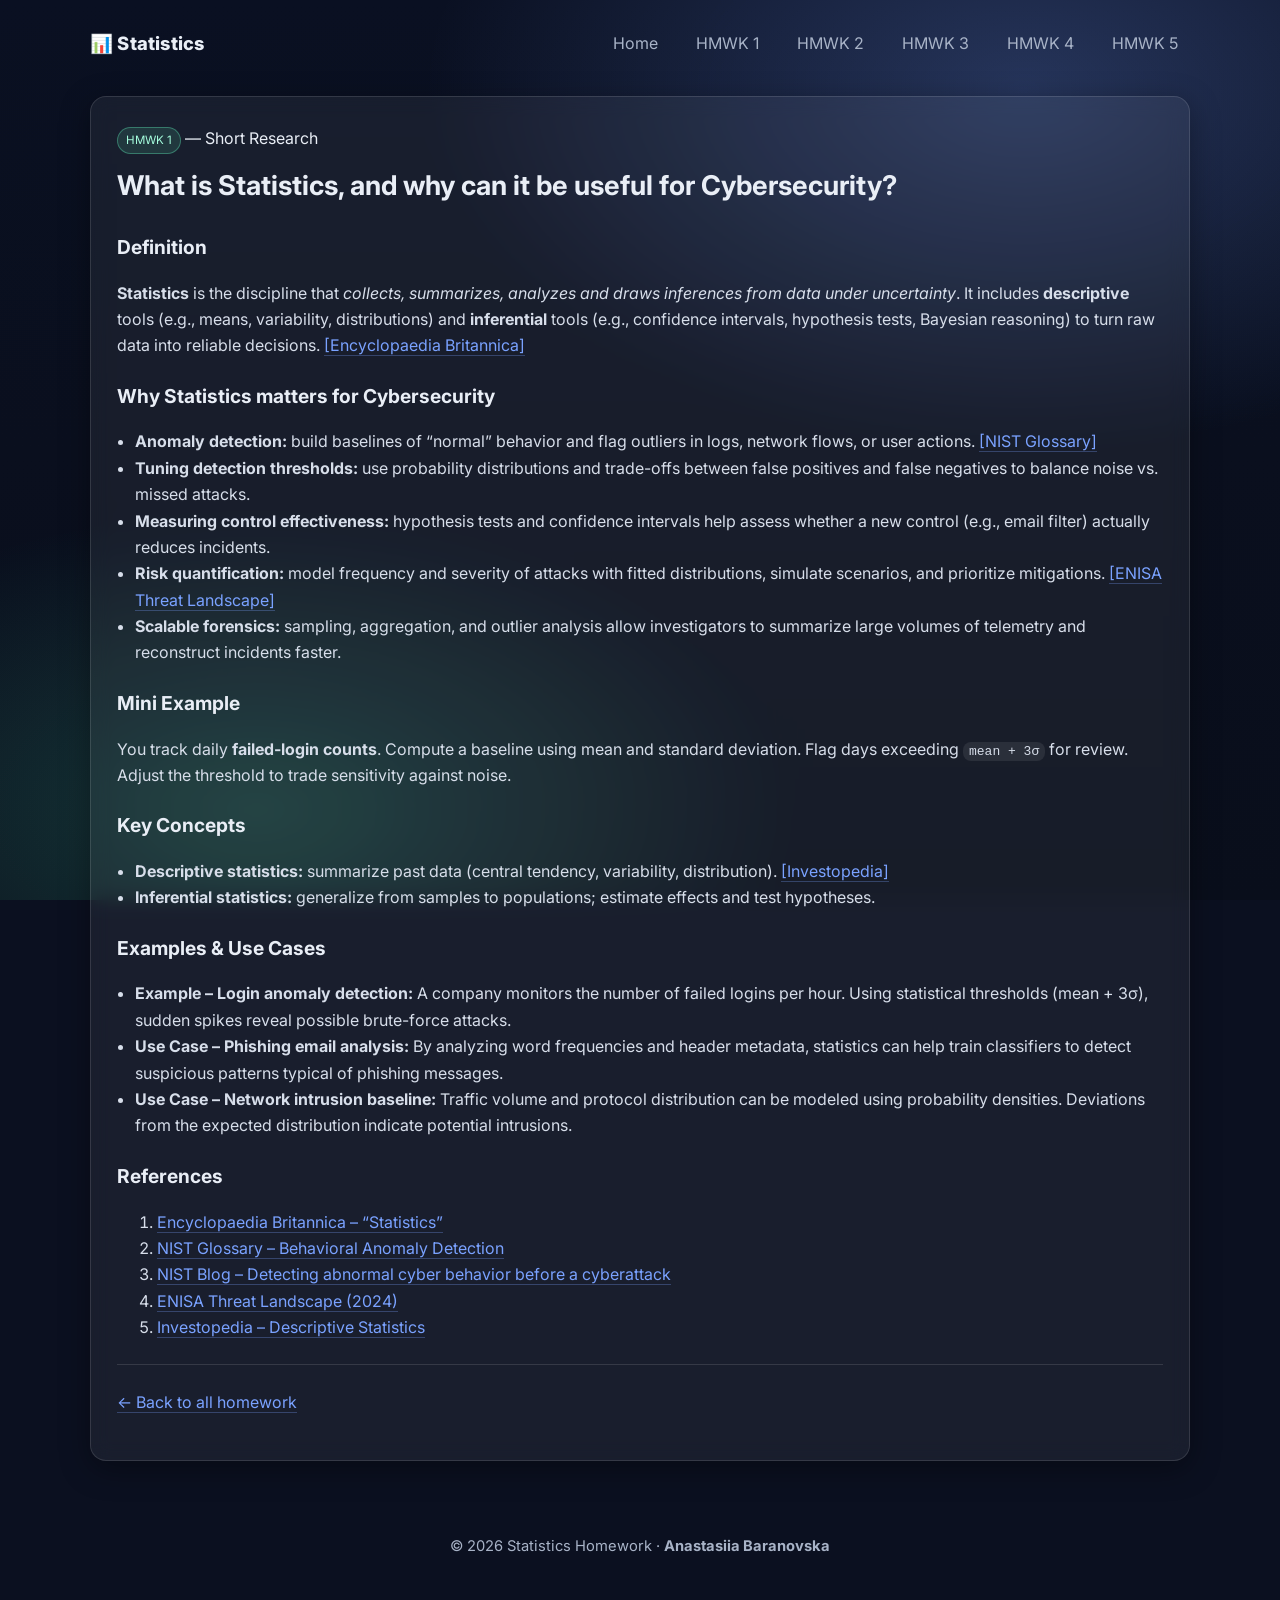
==== hmwk1.html @ 09eebc86 "carico completo homework 5 e ho messo il link per homework 5 nei altri homework precedenti" ====
<!DOCTYPE html>
<html lang="en">
<head>
  <meta charset="UTF-8" />
  <meta name="viewport" content="width=device-width, initial-scale=1" />
  <title>HMWK 1 · Statistics & Cybersecurity</title>
  <link rel="preconnect" href="https://fonts.googleapis.com">
  <link rel="preconnect" href="https://fonts.gstatic.com" crossorigin>
  <link href="https://fonts.googleapis.com/css2?family=Inter:wght@400;600;800&display=swap" rel="stylesheet">
  <link rel="stylesheet" href="style.css" />
</head>
<body>
  <div class="bg-gradient"></div>

  <header class="site-header container">
    <a class="brand" href="index.html">📊 Statistics</a>
    <nav class="nav">
      <a href="index.html" class="nav-link">Home</a>
      <a href="hmwk1.html" class="nav-link">HMWK 1</a>
      <a href="hmwk2.html" class="nav-link">HMWK 2</a>
      <a href="hmwk3.html" class="nav-link">HMWK 3</a>
      <a href="hmwk4.html" class="nav-link">HMWK 4</a>
      <a href="hmwk5.html" class="nav-link">HMWK 5</a>
    </nav>
  </header>

  <main class="container">
    <article class="post glass">
        <div class="post-meta">
          <span class="badge">HMWK 1</span>
          <span>—</span>
          <span>Short Research</span>
        </div>
      
        <h1>What is Statistics, and why can it be useful for Cybersecurity?</h1>
      
        <h2>Definition</h2>
        <p>
          <strong>Statistics</strong> is the discipline that
          <em>collects, summarizes, analyzes and draws inferences from data under uncertainty</em>.
          It includes <strong>descriptive</strong> tools (e.g., means, variability, distributions)
          and <strong>inferential</strong> tools (e.g., confidence intervals, hypothesis tests, Bayesian reasoning)
          to turn raw data into reliable decisions.
          <a href="https://www.britannica.com/science/statistics" target="_blank">[Encyclopaedia Britannica]</a>
        </p>
      
        <h2>Why Statistics matters for Cybersecurity</h2>
        <ul>
          <li>
            <strong>Anomaly detection:</strong> build baselines of “normal” behavior and flag outliers in logs,
            network flows, or user actions.
            <a href="https://csrc.nist.gov/glossary/term/behavioral_anomaly_detection" target="_blank">[NIST Glossary]</a>
          </li>
          <li>
            <strong>Tuning detection thresholds:</strong> use probability distributions and trade-offs between
            false positives and false negatives to balance noise vs. missed attacks.
          </li>
          <li>
            <strong>Measuring control effectiveness:</strong> hypothesis tests and confidence intervals
            help assess whether a new control (e.g., email filter) actually reduces incidents.
          </li>
          <li>
            <strong>Risk quantification:</strong> model frequency and severity of attacks with fitted distributions,
            simulate scenarios, and prioritize mitigations.
            <a href="https://www.enisa.europa.eu/topics/threat-risk-management/threats-and-trends" target="_blank">[ENISA Threat Landscape]</a>
          </li>
          <li>
            <strong>Scalable forensics:</strong> sampling, aggregation, and outlier analysis allow investigators
            to summarize large volumes of telemetry and reconstruct incidents faster.
          </li>
        </ul>
      
        <h2>Mini Example</h2>
        <p>
          You track daily <strong>failed-login counts</strong>. Compute a baseline using mean and standard deviation.
          Flag days exceeding <code>mean + 3σ</code> for review.
          Adjust the threshold to trade sensitivity against noise.
        </p>
      
        <h2>Key Concepts</h2>
        <ul>
          <li><strong>Descriptive statistics:</strong> summarize past data (central tendency, variability, distribution).
            <a href="https://www.investopedia.com/terms/d/descriptive_statistics.asp" target="_blank">[Investopedia]</a>
          </li>
          <li><strong>Inferential statistics:</strong> generalize from samples to populations; estimate effects and test hypotheses.</li>
        </ul>

        <h2>Examples & Use Cases</h2>
        <ul>
        <li>
            <strong>Example – Login anomaly detection:</strong> A company monitors the number of failed logins per hour.
            Using statistical thresholds (mean + 3σ), sudden spikes reveal possible brute-force attacks.
        </li>
        <li>
            <strong>Use Case – Phishing email analysis:</strong> By analyzing word frequencies and header metadata,
            statistics can help train classifiers to detect suspicious patterns typical of phishing messages.
        </li>
        <li>
            <strong>Use Case – Network intrusion baseline:</strong> Traffic volume and protocol distribution can be modeled
            using probability densities. Deviations from the expected distribution indicate potential intrusions.
        </li>
        </ul>

      
        <h2>References</h2>
        <ol>
          <li>
            <a href="https://www.britannica.com/science/statistics" target="_blank">Encyclopaedia Britannica – “Statistics”</a>
          </li>
          <li>
            <a href="https://csrc.nist.gov/glossary/term/behavioral_anomaly_detection" target="_blank">NIST Glossary – Behavioral Anomaly Detection</a>
          </li>
          <li>
            <a href="https://www.nist.gov/blogs/manufacturing-innovation-blog/detecting-abnormal-cyber-behavior-cyberattack" target="_blank">
              NIST Blog – Detecting abnormal cyber behavior before a cyberattack
            </a>
          </li>
          <li>
            <a href="https://www.enisa.europa.eu/topics/threat-risk-management/threats-and-trends" target="_blank">
              ENISA Threat Landscape (2024)
            </a>
          </li>
          <li>
            <a href="https://www.investopedia.com/terms/d/descriptive_statistics.asp" target="_blank">Investopedia – Descriptive Statistics</a>
          </li>
        </ol>
      
        <hr />
        <p class="back"><a href="index.html">← Back to all homework</a></p>
      </article>      
  </main>

  <footer class="site-footer container">
    <p>© <span id="y"></span> Statistics Homework · <strong>Anastasiia Baranovska</strong></p>
  </footer>

  <script>
    document.getElementById('y').textContent = new Date().getFullYear();
  </script>
</body>
</html>
---- style.css ----
:root{
    --bg:#0b1020;
    --fg:#e9eef6;
    --muted:#a8b3c7;
    --primary:#7aa2ff;
    --glass-bg: rgba(255,255,255,0.06);
    --glass-brd: rgba(255,255,255,0.12);
    --radius:16px;
    --shadow: 0 8px 30px rgba(0,0,0,0.35);
  }
  
  *{box-sizing:border-box}
  html,body{height:100%}
  body{
    margin:0;
    font-family:Inter,system-ui,-apple-system,Segoe UI,Roboto,Ubuntu,Cantarell,"Helvetica Neue",Arial;
    color:var(--fg);
    background: var(--bg);
    line-height:1.65;
  }
  
  .bg-gradient{
    position:fixed; inset:0; z-index:-1;
    background:
      radial-gradient(1000px 600px at 80% 10%, rgba(122,162,255,0.25), transparent 60%),
      radial-gradient(900px 500px at 20% 90%, rgba(98,246,191,0.18), transparent 60%),
      linear-gradient(180deg, #0b1020 0%, #090e1a 100%);
    filter:saturate(110%);
  }
  
  .container{
    width:min(1100px, 92%);
    margin-inline:auto;
  }
  
  .site-header{
    display:flex; align-items:center; justify-content:space-between;
    padding:22px 0;
  }
  
  .brand{
    font-weight:800; font-size:1.15rem; letter-spacing:.2px;
    color:var(--fg); text-decoration:none;
  }
  
  .nav{display:flex; gap:14px; align-items:center}
  .nav-link{
    color:var(--muted); text-decoration:none; padding:8px 12px; border-radius:10px;
    transition:.2s;
  }
  .nav-link:hover{ color:var(--fg); background:rgba(255,255,255,0.06)}
  .nav-link.active{ color:var(--fg); background:rgba(255,255,255,0.10)}
  
  .hero{
    padding:26px 26px;
    margin:12px 0 22px;
  }
  .glass{
    background:var(--glass-bg);
    border:1px solid var(--glass-brd);
    border-radius:var(--radius);
    box-shadow:var(--shadow);
    backdrop-filter: blur(10px);
  }
  
  .grid{
    display:grid;
    grid-template-columns: repeat(auto-fill, minmax(260px, 1fr));
    gap:18px;
    margin: 18px 0 42px;
  }
  
  .card{
    display:flex; flex-direction:column; gap:10px;
    padding:18px;
    border-radius:var(--radius);
    background: linear-gradient(180deg, rgba(255,255,255,0.06), rgba(255,255,255,0.03));
    border:1px solid var(--glass-brd);
    text-decoration:none; color:var(--fg);
    transition: transform .15s ease, border-color .15s ease, background .15s ease;
  }
  .card:hover{
    transform: translateY(-3px);
    border-color: rgba(122,162,255,0.45);
    background: linear-gradient(180deg, rgba(255,255,255,0.08), rgba(255,255,255,0.04));
  }
  .card h3{margin:6px 0 0; font-size:1.05rem}
  .card p{margin:0; color:var(--muted)}
  .card-cta{margin-top:auto; opacity:.9; font-weight:600; color:var(--primary)}
  .card-badge{
    align-self:flex-start; font-size:.75rem; font-weight:700; letter-spacing:.3px;
    padding:4px 8px; border-radius:999px; background:rgba(122,162,255,.12);
    border:1px solid rgba(122,162,255,.35); color:var(--primary);
  }
  
  .card-disabled{ opacity:.5; cursor:not-allowed }
  
  .post{
    padding:28px 26px; margin:10px 0 40px;
  }
  .post h1{margin-top:10px; font-size:1.7rem}
  .post h2{margin-top:22px; font-size:1.2rem}
  .post p, .post li{color:#d7deea}
  .post code{
    background:rgba(255,255,255,0.08); padding:2px 6px; border-radius:8px;
  }
  .post .badge{
    display:inline-block; font-size:.72rem; padding:3px 8px; border-radius:999px;
    background:rgba(98,246,191,.12); border:1px solid rgba(98,246,191,.35); color:#a6ffdf;
  }
  .post .back a{color:var(--primary); text-decoration:none}
  .post .back a:hover{text-decoration:underline}
  
  .site-footer{
    padding:18px 0 40px; color:var(--muted); font-size:.92rem; text-align:center;
  }
  
  /* Small tweaks */
  img{max-width:100%; border-radius:12px}
  ul{padding-left:1.1rem}
  hr{border:0; height:1px; background:var(--glass-brd); margin:24px 0}
 

  .post a {
    color: #7aa2ff;
    text-decoration: none;
    border-bottom: 1px solid rgba(122,162,255,0.3);
    transition: 0.2s;
  }
  
  .post a:hover {
    color: #a4c1ff;
    border-color: rgba(122,162,255,0.6);
  }
  
  pre { background: rgba(255,255,255,0.06); border:1px solid var(--glass-brd); border-radius:12px; padding:12px; overflow:auto; }
pre code { font-family: ui-monospace, SFMono-Regular, Menlo, Consolas, "Liberation Mono", monospace; font-size:.95rem; color:#e9eef6; }
.screenshot{ display:block; max-width:100%; margin:10px auto 6px; border-radius:14px; border:1px solid var(--glass-brd); box-shadow: var(--shadow); }
figure{ margin: 14px 0; }
figcaption{ text-align:center; margin-top:6px; }

pre {
    background: rgba(255,255,255,0.06);
    border: 1px solid var(--glass-brd);
    border-radius: 12px;
    padding: 12px;
    overflow: auto;            /* abilita scroll orizzontale */
  }
  pre code {
    font-family: ui-monospace, SFMono-Regular, Menlo, Consolas, "Liberation Mono", monospace;
    font-size: .95rem;
    white-space: pre;          /* preserva allineamento senza spezzare */
  }
  
  /* Box dei blocchi pre/code: coerente con il tuo "glass" */
pre[class*="language-"], code[class*="language-"] {
  background: rgba(255,255,255,0.06) !important;
  border: 1px solid var(--glass-brd);
  border-radius: 12px;
  box-shadow: var(--shadow);
  color: #e9eef6;
}

pre[class*="language-"] {
  padding: 14px 16px;
  overflow: auto;
}

/* Colori token (più eleganti, in linea col tuo tema) */
.token.comment,
.token.prolog,
.token.doctype,
.token.cdata { color: #a8b3c7cc; }

.token.punctuation { color: #cdd8f3; }

.token.property,
.token.tag,
.token.constant,
.token.symbol,
.token.deleted { color: #ffa7a7; }

.token.boolean,
.token.number { color: #ffd28a; }

.token.selector,
.token.attr-name,
.token.string,
.token.char,
.token.builtin,
.token.inserted { color: #a6ffdf; }

.token.operator,
.token.entity,
.token.url { color: #c6d4ff; }

.token.atrule,
.token.attr-value,
.token.keyword { color: #7aa2ff; }

.token.function,
.token.class-name { color: #b7c8ff; }

.token.regex,
.token.important,
.token.variable { color: #ffcfdf; }

/* Pulsante Copy (se l’hai aggiunto) */
.copy-btn{
  position:absolute; top:8px; right:8px; font-size:.8rem;
  padding:6px 10px; border-radius:8px; border:1px solid var(--glass-brd);
  background:rgba(255,255,255,0.08); color:var(--fg); cursor:pointer;
}
.code-wrap{ position:relative; }

.btn{
    padding:8px 12px;
    border:1px solid var(--glass-brd);
    border-radius:10px;
    background:rgba(255,255,255,.08);
    cursor:pointer;
  }
  .table{ width:100%; border-collapse:collapse; }
  .table th,.table td{
    border:1px solid var(--glass-brd);
    padding:6px 8px;
    text-align:center;
  }
  .mutedbox{
    padding:10px 12px;
    border-radius:12px;
    border:1px solid var(--glass-brd);
    background:rgba(255,255,255,0.06);
    margin:10px 0;
  }

  
/* FIX: nessun overlay deve catturare i click */
.bg-gradient { pointer-events: none; z-index: -1; position: fixed; inset: 0; }
.glass::before, .post::before, .tool::before { pointer-events: none !important; }

/* (facoltativo) metti i contenuti sopra in z-index */
.post, .tool, .container, .site-header, .site-footer { position: relative; z-index: 1; }
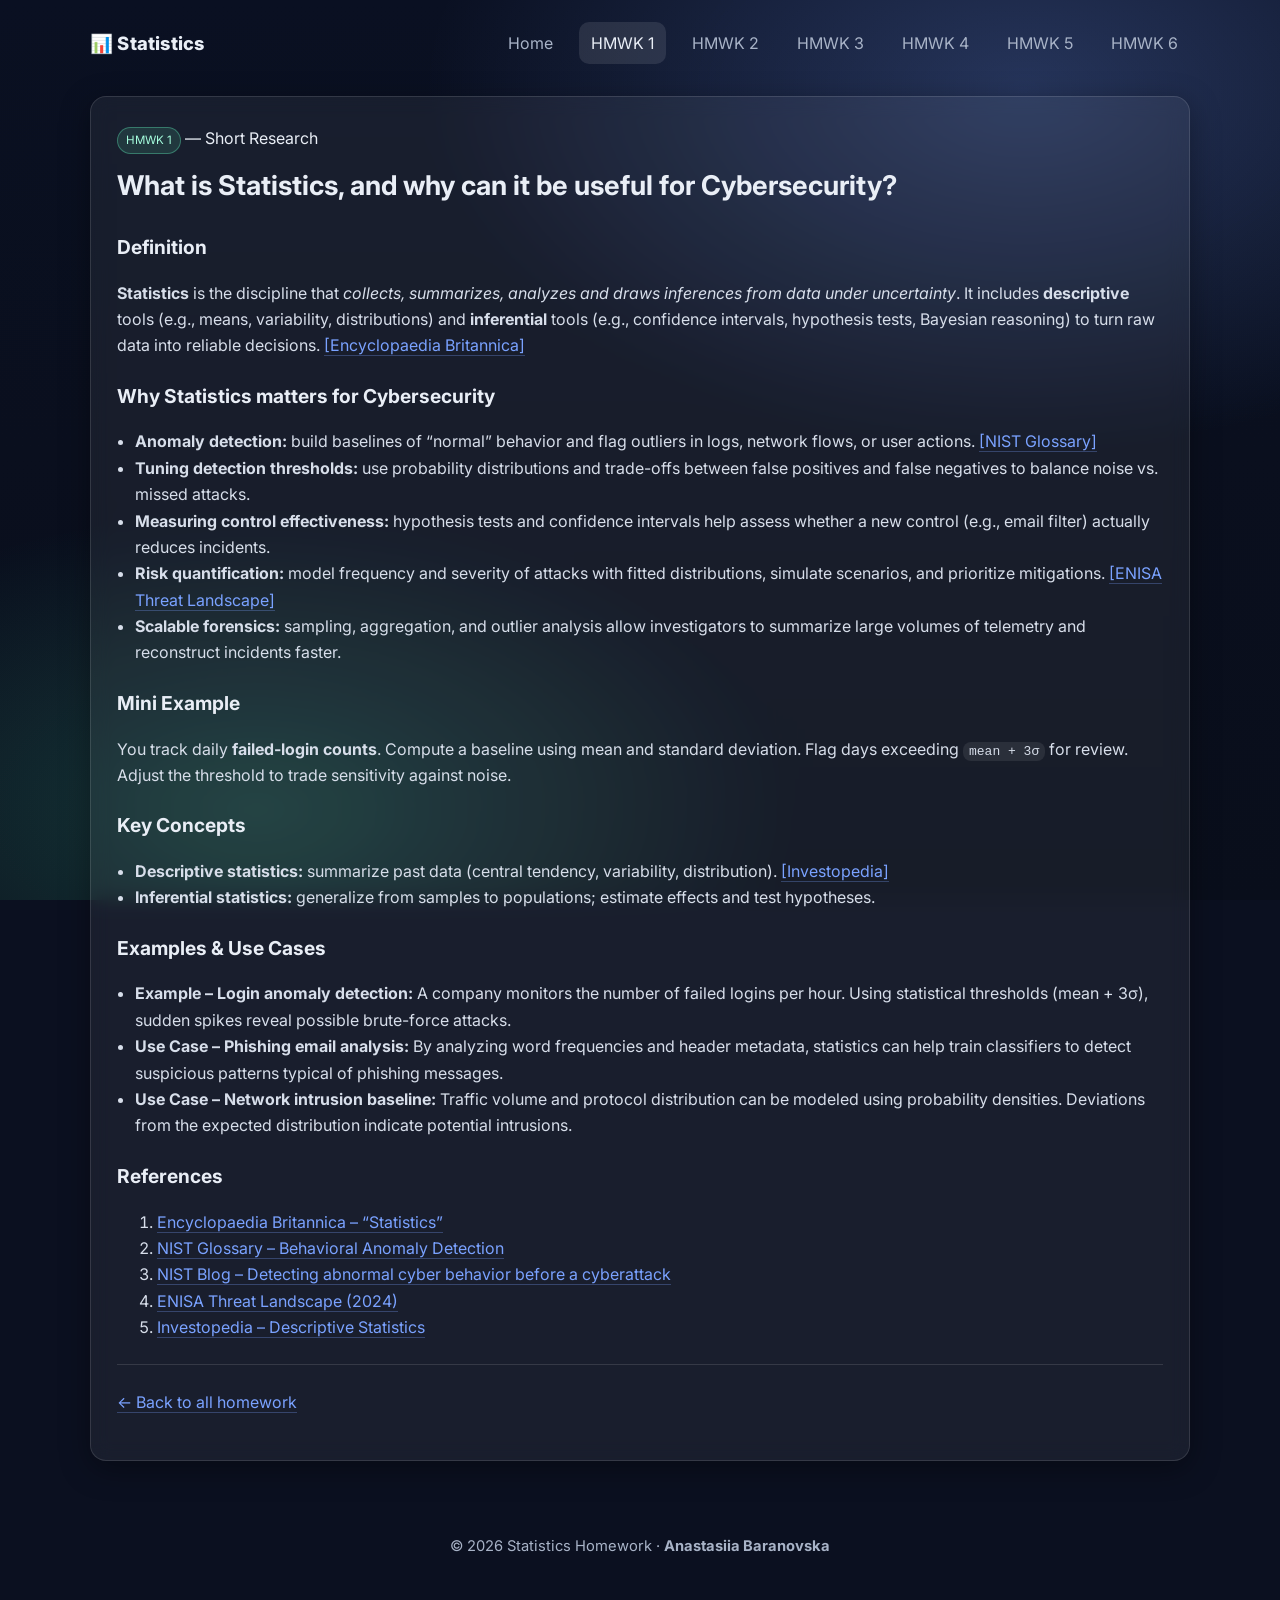
==== commit a1708e29: "ho diviso il homework 5 in due pagine homework 5 e homework 6" ====
--- a/hmwk1.html
+++ b/hmwk1.html
@@ -16,11 +16,12 @@
     <a class="brand" href="index.html">📊 Statistics</a>
     <nav class="nav">
       <a href="index.html" class="nav-link">Home</a>
-      <a href="hmwk1.html" class="nav-link">HMWK 1</a>
+      <a href="hmwk1.html" class="nav-link active">HMWK 1</a>
       <a href="hmwk2.html" class="nav-link">HMWK 2</a>
       <a href="hmwk3.html" class="nav-link">HMWK 3</a>
       <a href="hmwk4.html" class="nav-link">HMWK 4</a>
       <a href="hmwk5.html" class="nav-link">HMWK 5</a>
+      <a href="hmwk6.html" class="nav-link">HMWK 6</a>
     </nav>
   </header>
 
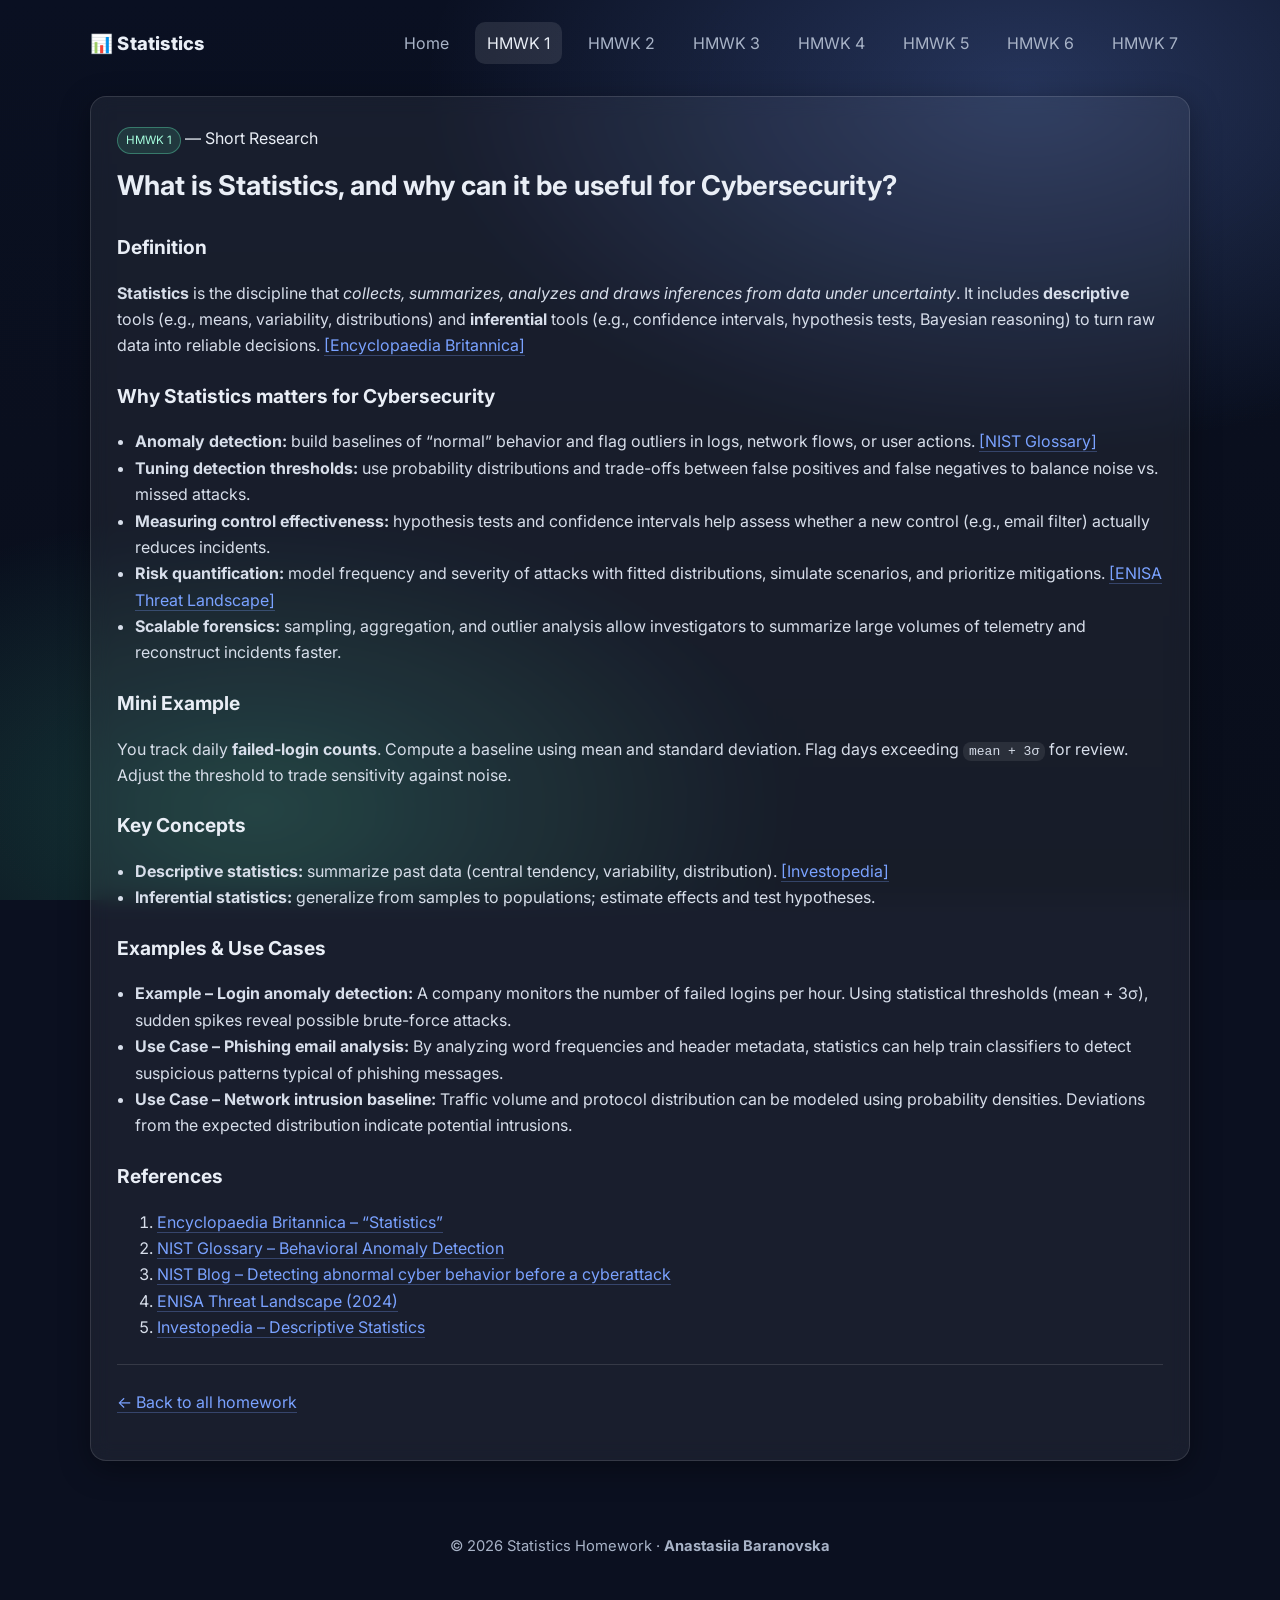
==== commit c3be4a05: "Carico il homework 7 completto. nei altri homework e pagina index aggiunto il link del homewrok 7" ====
--- a/hmwk1.html
+++ b/hmwk1.html
@@ -22,6 +22,7 @@
       <a href="hmwk4.html" class="nav-link">HMWK 4</a>
       <a href="hmwk5.html" class="nav-link">HMWK 5</a>
       <a href="hmwk6.html" class="nav-link">HMWK 6</a>
+      <a href="hmwk7.html" class="nav-link">HMWK 7</a>
     </nav>
   </header>
 
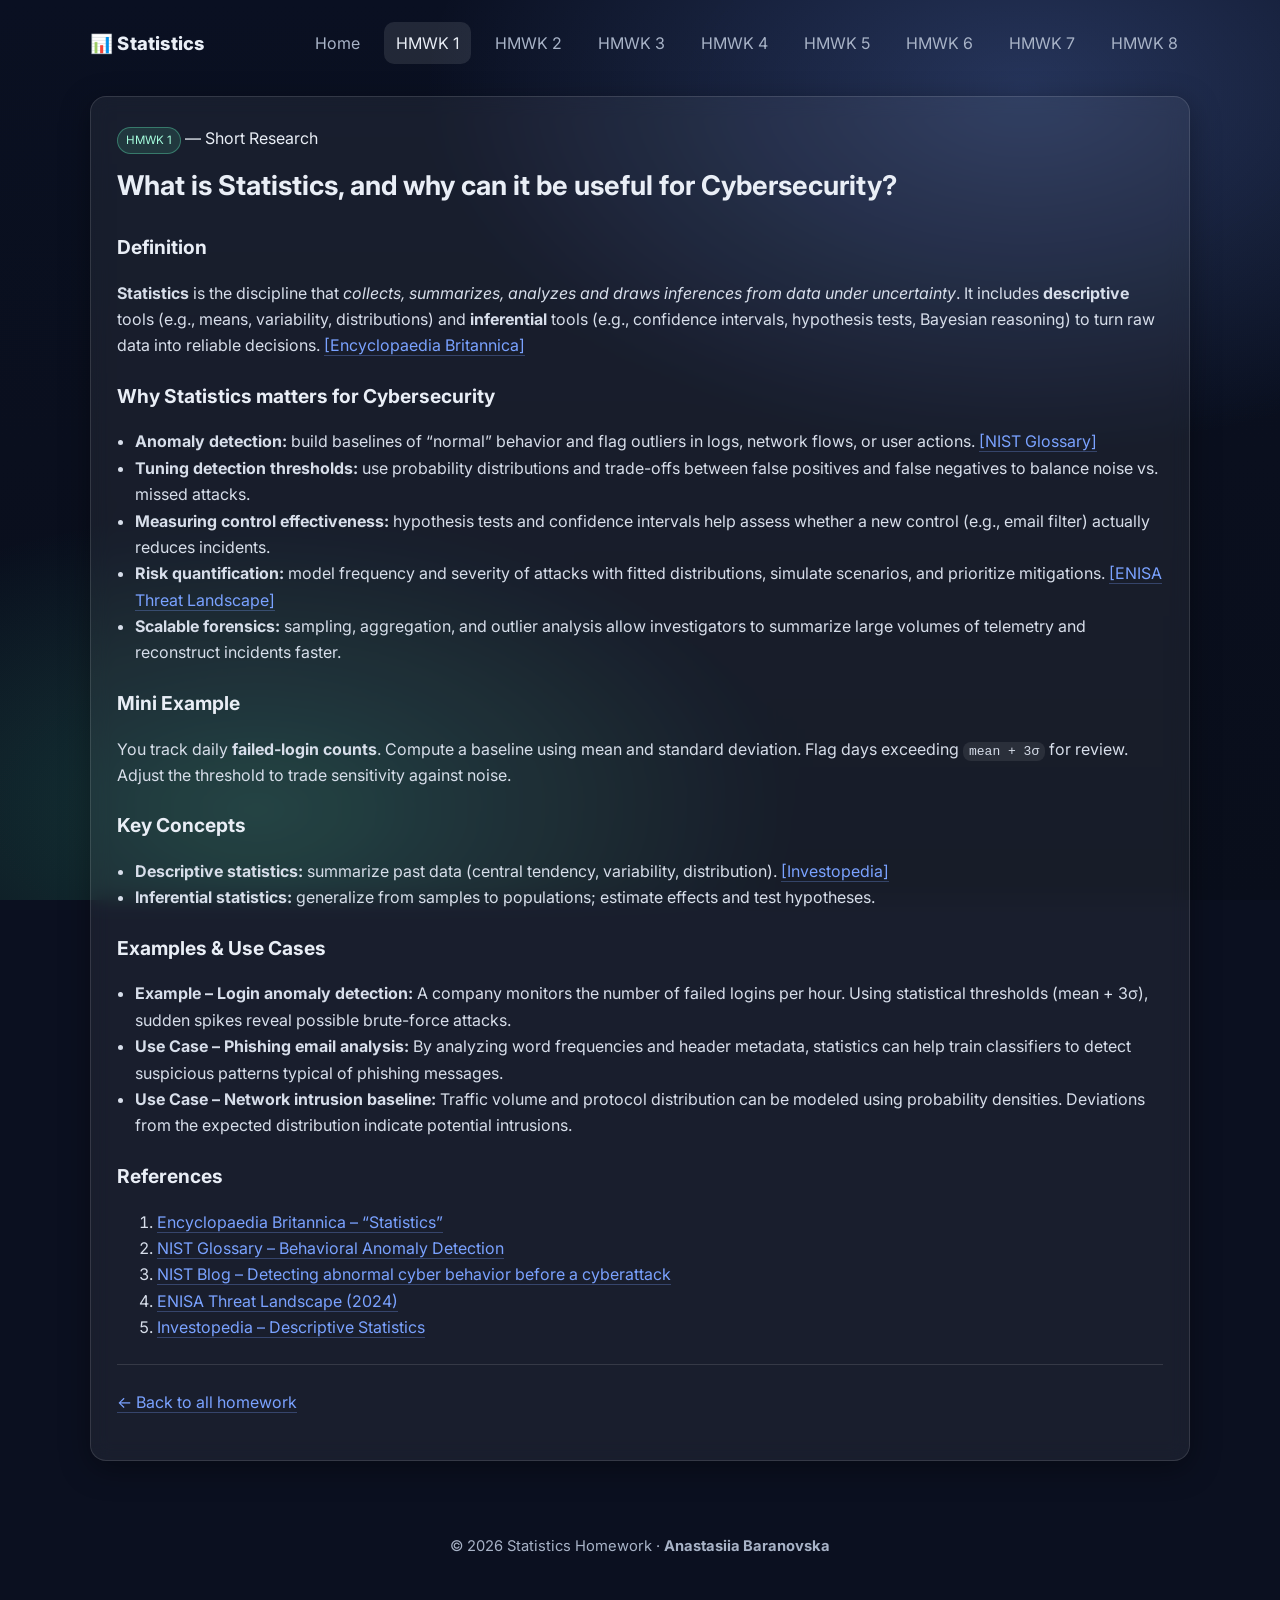
==== commit 02e1927b: "aggiunto homework 8 e nelle pagine dei homewrok precedenti aggiunto il link per homewrok 8. anche ho" ====
--- a/hmwk1.html
+++ b/hmwk1.html
@@ -23,6 +23,7 @@
       <a href="hmwk5.html" class="nav-link">HMWK 5</a>
       <a href="hmwk6.html" class="nav-link">HMWK 6</a>
       <a href="hmwk7.html" class="nav-link">HMWK 7</a>
+      <a href="hmwk8.html" class="nav-link">HMWK 8</a>
     </nav>
   </header>
 
--- a/style.css
+++ b/style.css
@@ -242,3 +242,29 @@
 /* (facoltativo) metti i contenuti sopra in z-index */
 .post, .tool, .container, .site-header, .site-footer { position: relative; z-index: 1; }
 
+.nav {
+  display: flex;
+  flex-wrap: wrap;       
+  gap: 12px;            
+  justify-content: center;
+  align-items: center;
+  text-align: center;
+}
+
+.site-header.container {
+  flex-wrap: wrap;
+  justify-content: space-between;
+}
+
+@media (max-width: 700px) {
+  .nav {
+    flex-direction: row;
+    flex-wrap: wrap;
+    gap: 10px;
+    justify-content: center;
+  }
+  .nav-link {
+    padding: 4px 8px;
+    font-size: 14px;
+  }
+}
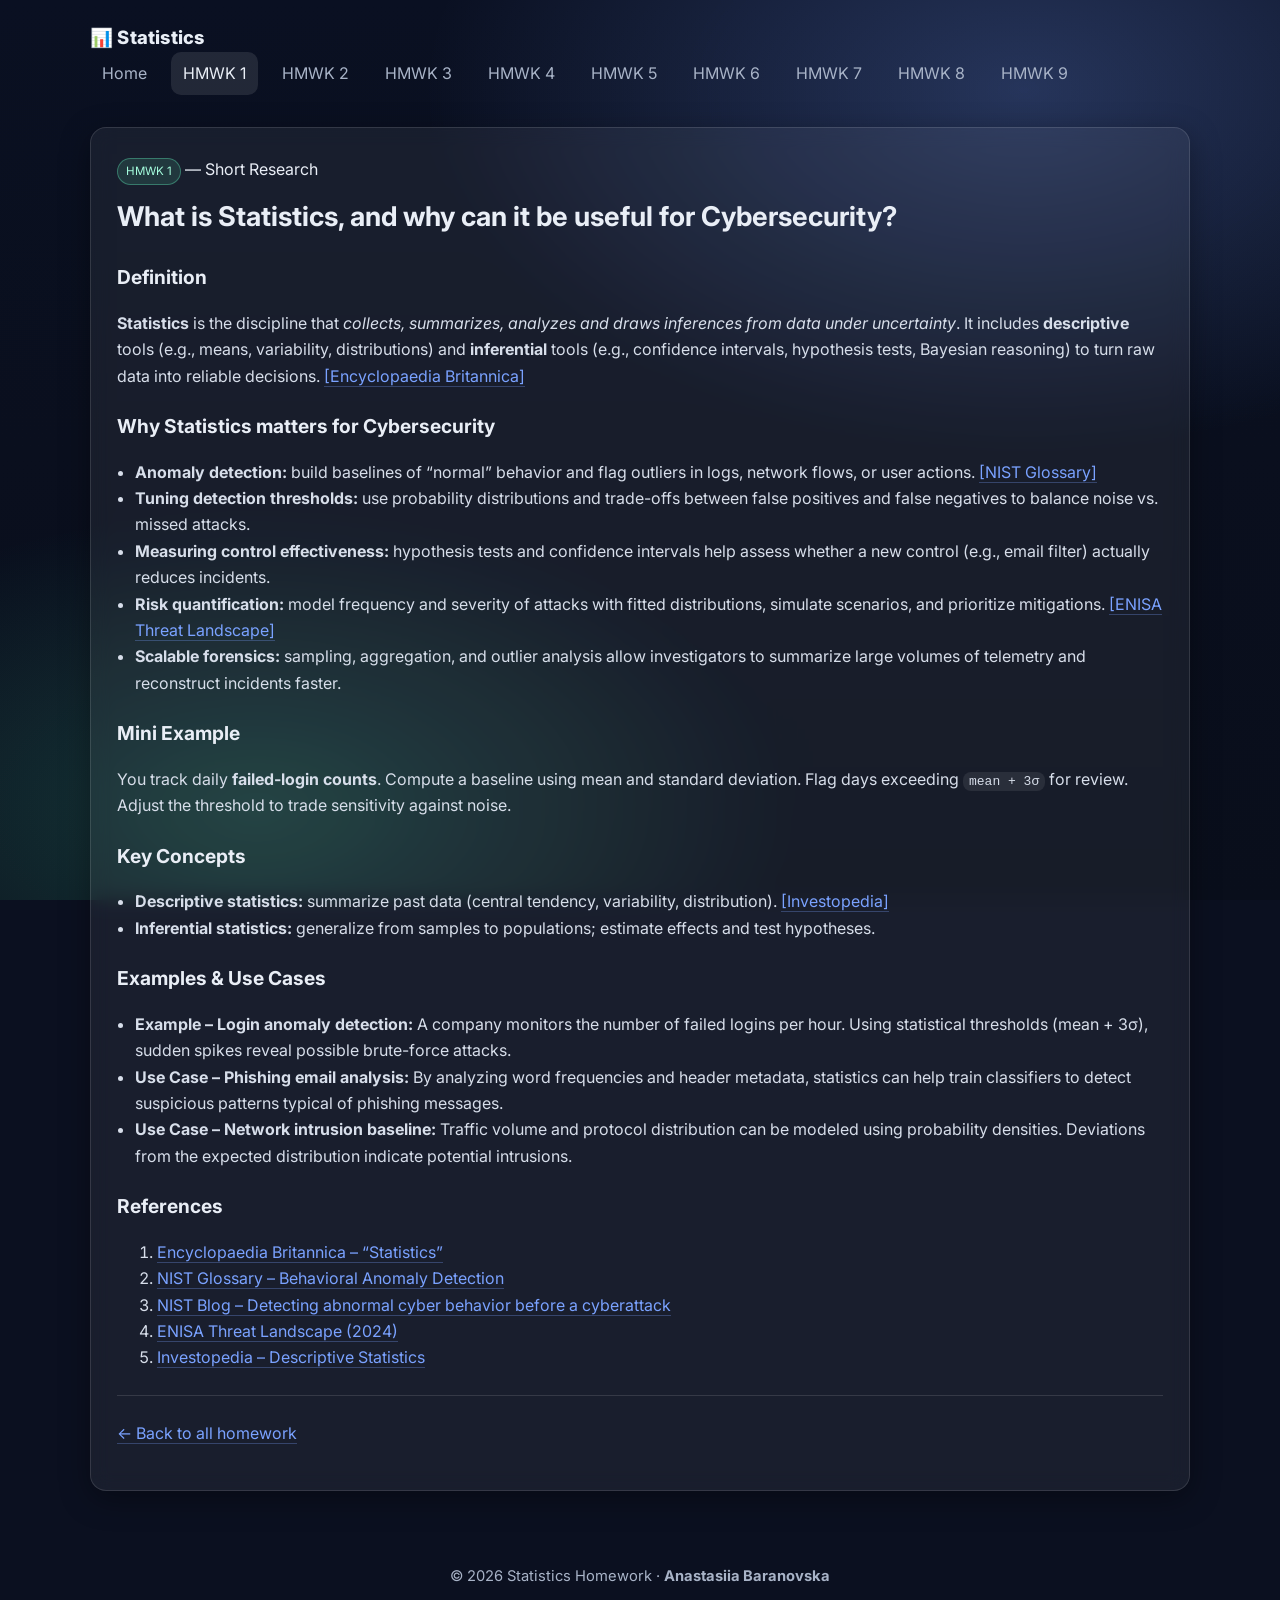
==== commit ef1b7daf: "aggiunta homework 9 e nei altri file aggiunti i link per homework 9" ====
--- a/hmwk1.html
+++ b/hmwk1.html
@@ -7,7 +7,7 @@
   <link rel="preconnect" href="https://fonts.googleapis.com">
   <link rel="preconnect" href="https://fonts.gstatic.com" crossorigin>
   <link href="https://fonts.googleapis.com/css2?family=Inter:wght@400;600;800&display=swap" rel="stylesheet">
-  <link rel="stylesheet" href="style.css" />
+  <link rel="stylesheet" href="style.css?v=8" />
 </head>
 <body>
   <div class="bg-gradient"></div>
@@ -24,6 +24,7 @@
       <a href="hmwk6.html" class="nav-link">HMWK 6</a>
       <a href="hmwk7.html" class="nav-link">HMWK 7</a>
       <a href="hmwk8.html" class="nav-link">HMWK 8</a>
+      <a href="hmwk9.html" class="nav-link">HMWK 9</a>
     </nav>
   </header>
 
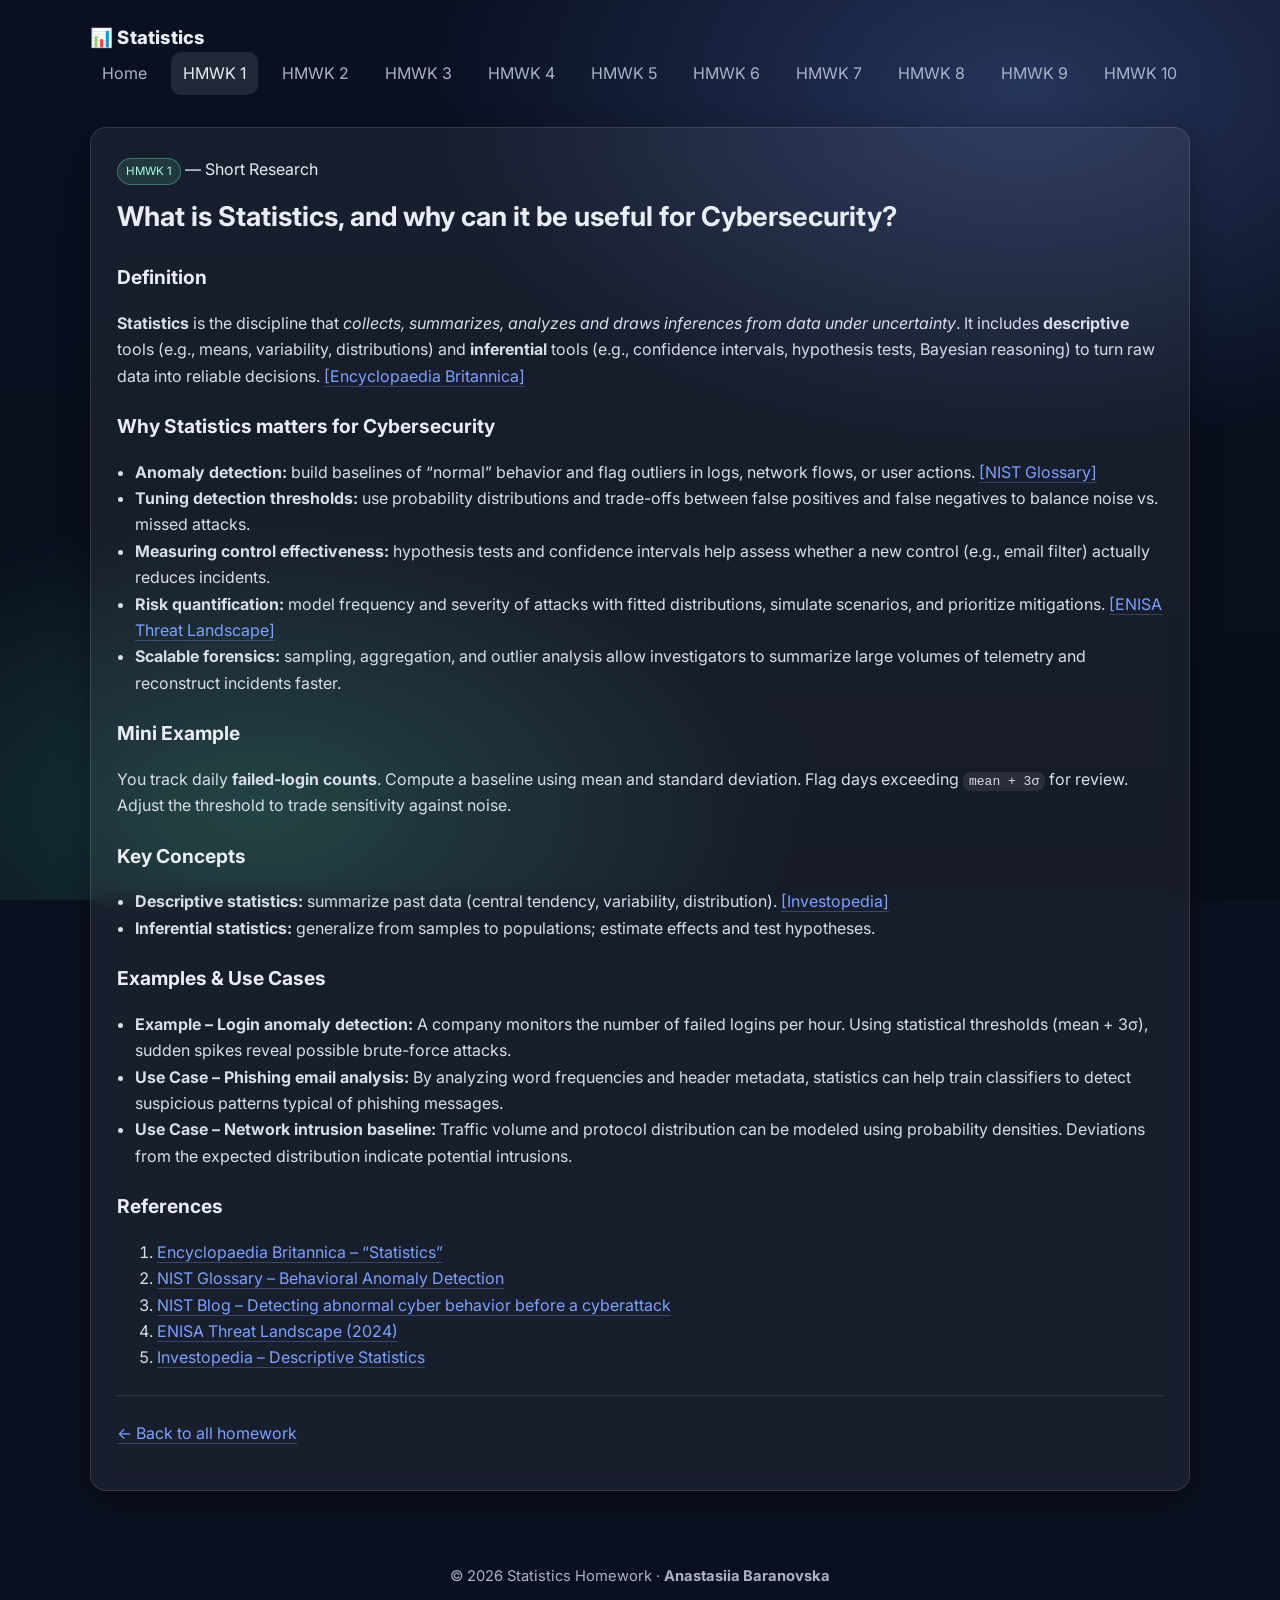
==== commit 1b0e9235: "aggiunginto homework 10 intero. aggiunta la card del hw10 sulla pagina indexc e anche i link del hw1" ====
--- a/hmwk1.html
+++ b/hmwk1.html
@@ -3,7 +3,7 @@
 <head>
   <meta charset="UTF-8" />
   <meta name="viewport" content="width=device-width, initial-scale=1" />
-  <title>HMWK 1 · Statistics & Cybersecurity</title>
+  <title>   HMWK 1 · Statistics & Cybersecurity</title>
   <link rel="preconnect" href="https://fonts.googleapis.com">
   <link rel="preconnect" href="https://fonts.gstatic.com" crossorigin>
   <link href="https://fonts.googleapis.com/css2?family=Inter:wght@400;600;800&display=swap" rel="stylesheet">
@@ -25,6 +25,7 @@
       <a href="hmwk7.html" class="nav-link">HMWK 7</a>
       <a href="hmwk8.html" class="nav-link">HMWK 8</a>
       <a href="hmwk9.html" class="nav-link">HMWK 9</a>
+      <a href="hmwk10.html" class="nav-link">HMWK 10</a>
     </nav>
   </header>
 
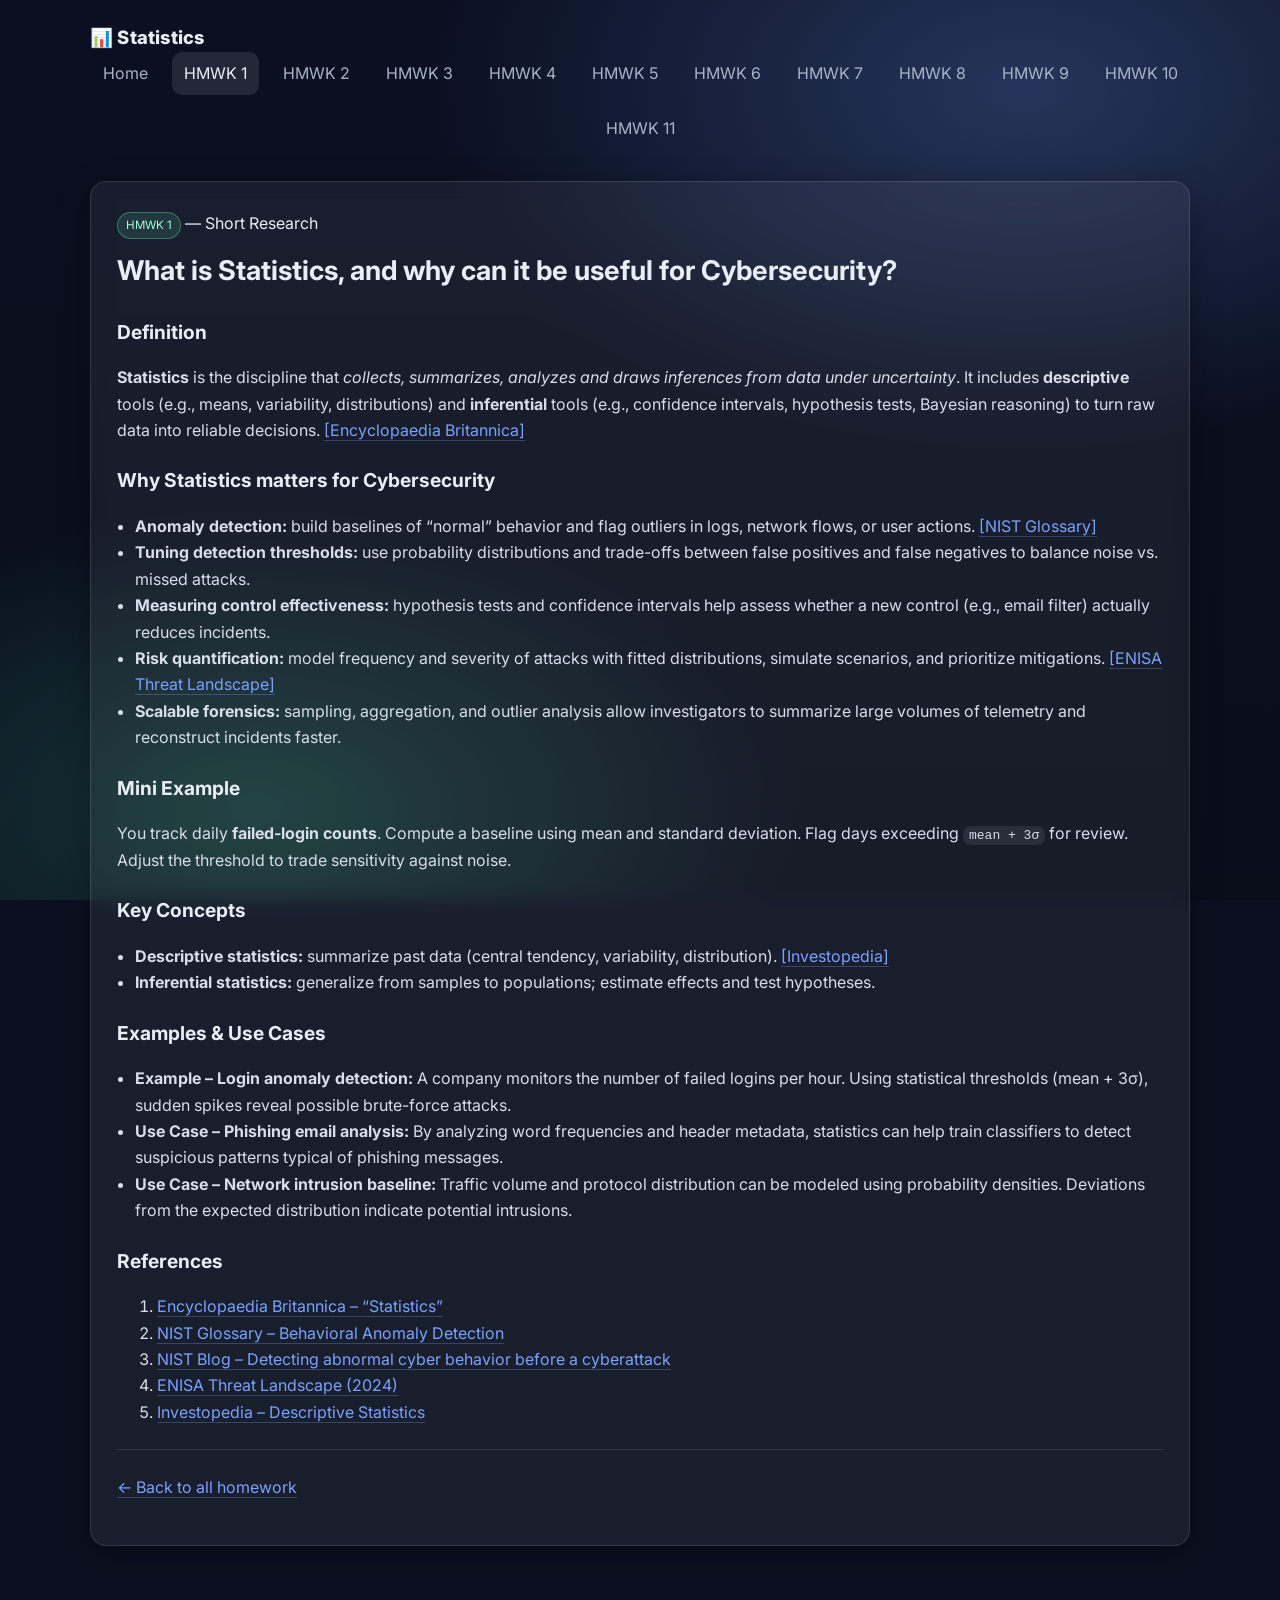
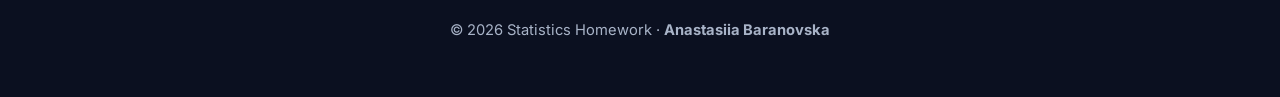
==== commit 942c52b9: "fatto homewrok 11 e aggiunti i link del homework 11 nei homewrok precedenti" ====
--- a/hmwk1.html
+++ b/hmwk1.html
@@ -26,6 +26,7 @@
       <a href="hmwk8.html" class="nav-link">HMWK 8</a>
       <a href="hmwk9.html" class="nav-link">HMWK 9</a>
       <a href="hmwk10.html" class="nav-link">HMWK 10</a>
+      <a href="hmwk11.html" class="nav-link">HMWK 11</a>
     </nav>
   </header>
 
